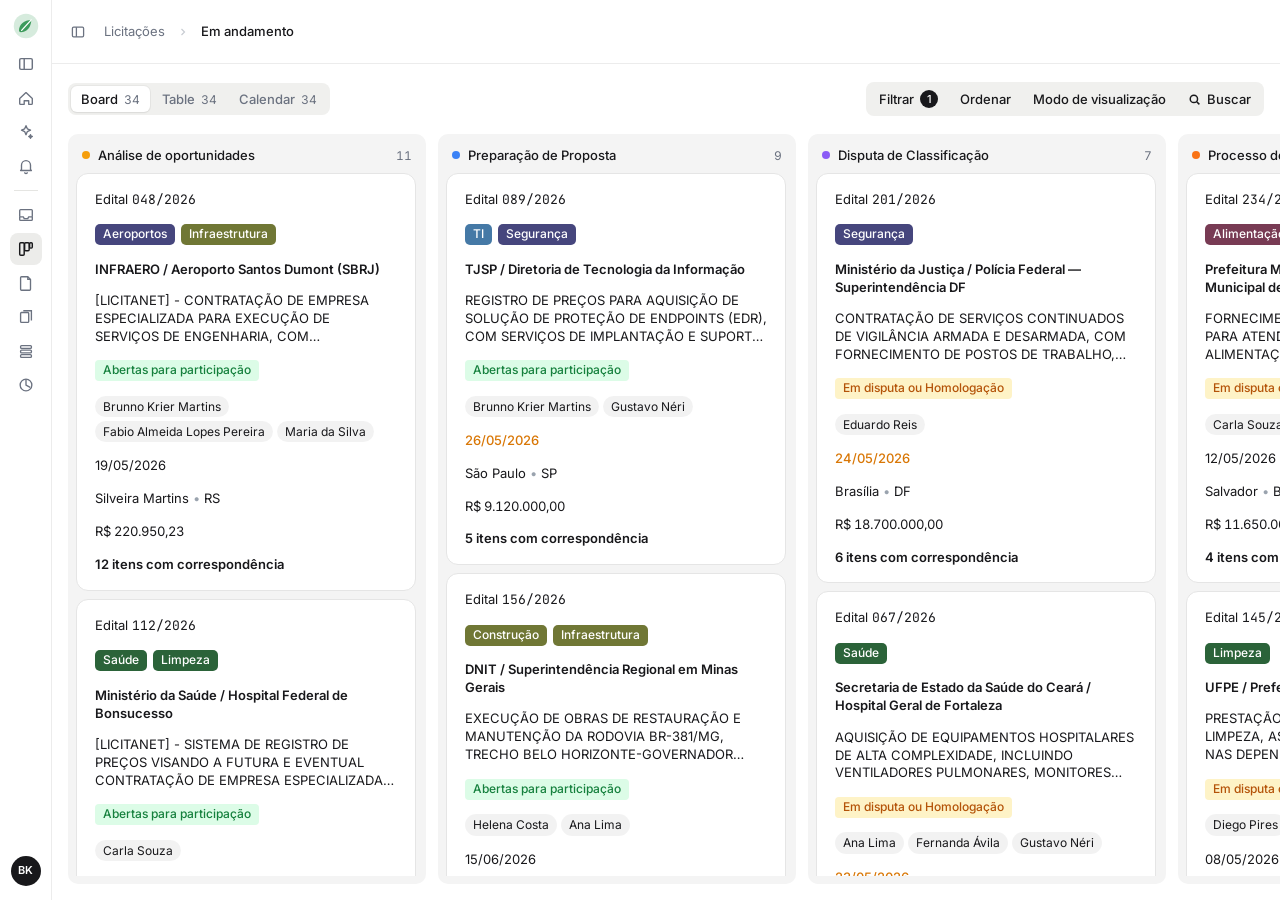
==== index.html @ 51507a5e "Initial prototype: kanban, table and calendar views - Board view: 5-stage pipeline kanban with drag-" ====
<!doctype html>
<html lang="pt-BR" data-preview="kanban-licitacoes">
<head>
  <meta charset="utf-8" />
  <meta name="viewport" content="width=device-width,initial-scale=1" />
  <title>Licitações — Em andamento</title>
  <link rel="preconnect" href="https://fonts.googleapis.com" />
  <link rel="preconnect" href="https://fonts.gstatic.com" crossorigin />
  <link
    href="https://fonts.googleapis.com/css2?family=Inter:wght@400;500;600;700&family=JetBrains+Mono:wght@500;600&display=swap"
    rel="stylesheet"
  />
  <link rel="stylesheet" href="styles.css" />
</head>
<body>
  <aside class="sidebar" aria-label="Sidebar">
    <div class="logo" aria-hidden="true">
      <svg viewBox="0 0 32 32" width="28" height="28">
        <circle cx="16" cy="16" r="14" fill="#D6EBDD"/>
        <path d="M22 9 C 14 9 8 14 8 21 C 8 22 9 23 10 23 C 17 23 22 17 22 9 Z" fill="#3D9B5C"/>
        <path d="M22 9 L 11 21" stroke="#FFFFFF" stroke-width="1.5" stroke-linecap="round" fill="none"/>
      </svg>
    </div>

    <nav class="sb-nav">
      <button class="sb-btn" title="Recolher sidebar">
        <svg viewBox="0 0 20 20" width="18" height="18" fill="none" stroke="currentColor" stroke-width="1.6"><rect x="3" y="4" width="14" height="12" rx="1.5"/><path d="M8 4v12"/></svg>
      </button>
      <button class="sb-btn" title="Início">
        <svg viewBox="0 0 20 20" width="18" height="18" fill="none" stroke="currentColor" stroke-width="1.5"><path d="M3 10.5 10 4l7 6.5V16a1 1 0 0 1-1 1h-3v-4H8v4H4a1 1 0 0 1-1-1z" stroke-linejoin="round"/></svg>
      </button>
      <button class="sb-btn" title="Assistente">
        <svg viewBox="0 0 20 20" width="18" height="18" fill="none" stroke="currentColor" stroke-width="1.5"><path d="M10 3l1.5 3.5L15 8l-3.5 1.5L10 13l-1.5-3.5L5 8l3.5-1.5z" stroke-linejoin="round"/><path d="M15 13l.7 1.6L17 15l-1.3.7L15 17l-.7-1.3L13 15l1.3-.7z" stroke-linejoin="round"/></svg>
      </button>
      <button class="sb-btn" title="Notificações">
        <svg viewBox="0 0 20 20" width="18" height="18" fill="none" stroke="currentColor" stroke-width="1.5"><path d="M5 14V9a5 5 0 0 1 10 0v5l1 1H4z" stroke-linejoin="round"/><path d="M8.5 17a1.5 1.5 0 0 0 3 0"/></svg>
      </button>

      <div class="sb-divider"></div>

      <button class="sb-btn" title="Caixa de entrada">
        <svg viewBox="0 0 20 20" width="18" height="18" fill="none" stroke="currentColor" stroke-width="1.5"><path d="M3 12V5a1 1 0 0 1 1-1h12a1 1 0 0 1 1 1v7"/><path d="M3 12h4l1 2h4l1-2h4v3a1 1 0 0 1-1 1H4a1 1 0 0 1-1-1z" stroke-linejoin="round"/></svg>
      </button>
      <button class="sb-btn sb-active" title="Licitações" aria-current="page">
        <svg viewBox="0 0 20 20" width="18" height="18" fill="none" stroke="currentColor" stroke-width="1.6"><rect x="3" y="3" width="5" height="14" rx="1.2"/><rect x="8.5" y="3" width="5" height="9" rx="1.2"/><rect x="14" y="3" width="3" height="6" rx="1.2"/></svg>
      </button>
      <button class="sb-btn" title="Editais">
        <svg viewBox="0 0 20 20" width="18" height="18" fill="none" stroke="currentColor" stroke-width="1.5"><path d="M5 3h7l3 3v11a1 1 0 0 1-1 1H5a1 1 0 0 1-1-1V4a1 1 0 0 1 1-1z" stroke-linejoin="round"/><path d="M12 3v3h3"/></svg>
      </button>
      <button class="sb-btn" title="Documentos">
        <svg viewBox="0 0 20 20" width="18" height="18" fill="none" stroke="currentColor" stroke-width="1.5"><rect x="4" y="5" width="9" height="11" rx="1"/><path d="M7 3h9v11"/></svg>
      </button>
      <button class="sb-btn" title="Itens">
        <svg viewBox="0 0 20 20" width="18" height="18" fill="none" stroke="currentColor" stroke-width="1.5"><rect x="4" y="4" width="12" height="3" rx="1"/><rect x="4" y="9" width="12" height="3" rx="1"/><rect x="4" y="14" width="12" height="3" rx="1"/></svg>
      </button>
      <button class="sb-btn" title="Análises">
        <svg viewBox="0 0 20 20" width="18" height="18" fill="none" stroke="currentColor" stroke-width="1.5"><circle cx="10" cy="10" r="6.5"/><path d="M10 3.5V10l4.6 2.6"/></svg>
      </button>
    </nav>

    <div class="sb-bottom">
      <div class="avatar" title="Brunno Krier">BK</div>
    </div>
  </aside>

  <header class="topbar">
    <div class="topbar-left">
      <button class="ghost-icon" title="Recolher sidebar">
        <svg viewBox="0 0 20 20" width="16" height="16" fill="none" stroke="currentColor" stroke-width="1.6"><rect x="3" y="4" width="14" height="12" rx="1.5"/><path d="M8 4v12"/></svg>
      </button>
      <div class="crumbs">
        <span class="crumb">Licitações</span>
        <span class="crumb-sep">
          <svg viewBox="0 0 16 16" width="12" height="12" fill="none" stroke="currentColor" stroke-width="1.6"><path d="M6 4l4 4-4 4"/></svg>
        </span>
        <span class="crumb crumb-current">Em andamento</span>
      </div>
    </div>
  </header>

  <section class="view-bar">
    <div class="view-tabs" role="tablist">
      <button class="view-tab active" role="tab" data-view="board" aria-selected="true">
        Board <span class="view-count" id="count-board">0</span>
      </button>
      <button class="view-tab" role="tab" data-view="table">
        Table <span class="view-count">0</span>
      </button>
      <button class="view-tab" role="tab" data-view="calendar">
        Calendar <span class="view-count">0</span>
      </button>
    </div>

    <div class="topbar-actions">
      <button class="action-btn-header">
        Filtrar
        <span class="badge">1</span>
      </button>
      <button class="action-btn-header">Ordenar</button>
      <button class="action-btn-header">Modo de visualização</button>
      <button class="action-btn-header">
        <svg viewBox="0 0 16 16" width="13" height="13" fill="none" stroke="currentColor" stroke-width="1.8"><circle cx="7.25" cy="7.25" r="4.5"/><path d="M10.75 10.75L14 14"/></svg>
        Buscar
      </button>
    </div>
  </section>

  <main class="board" id="board" aria-label="Board kanban"></main>
  <main class="calendar-view" id="calendar" hidden aria-label="Calendar"></main>
  <main class="table-view" id="tableView" hidden aria-label="Table"></main>

  <!-- Detail panel: abre ao clicar num card, renderiza o card-fonte via iframe -->
  <div class="detail-overlay" id="detailOverlay" hidden></div>
  <aside class="detail-panel" id="detailPanel" hidden aria-label="Detalhe da licitação">
    <header class="detail-header">
      <div class="detail-crumb" id="detailCrumb">Licitação</div>
      <button class="detail-close" id="detailClose" aria-label="Fechar">
        <svg viewBox="0 0 20 20" width="16" height="16" fill="none" stroke="currentColor" stroke-width="1.8" stroke-linecap="round"><path d="M5 5l10 10M15 5L5 15"/></svg>
      </button>
    </header>
    <iframe class="detail-iframe" id="detailIframe" title="Detalhe do card"></iframe>
  </aside>

  <script src="data.js?v=2"></script>
  <script src="app.js?v=2"></script>
</body>
</html>
---- styles.css ----
:root {
  --sidebar-w: 52px;
  --header-h: 64px;       /* Header 1: toggle + breadcrumb */
  --header-gap: 16px;     /* espaço entre Header 1 e Header 2 */
  --viewbar-h: 38px;      /* Header 2: tabs + ações */
  --board-pad: 16px;
  --col-gap: 12px;
  --col-w: 358px;
  --lane-pad: 8px;

  --bg-app: #FFFFFF;
  --bg-lane: #F4F4F4;
  --bg-card: #FFFFFF;
  --border-card: #E5E5E5;
  --border-soft: #ECECEC;
  --text: #18181B;        /* zinc-900 */
  --text-mute: #6B7280;
  --hover-bg: #F4F4F2;

  --teal-accent: #3A9B9E;
}

* { box-sizing: border-box; }
[hidden] { display: none !important; }
html, body {
  margin: 0;
  height: 100%;
  background: var(--bg-app);
  color: var(--text);
  font-family: 'Inter', system-ui, -apple-system, "Segoe UI", Roboto, sans-serif;
  font-size: 13px;
  line-height: 1.45;
  -webkit-font-smoothing: antialiased;
}
button { font-family: inherit; cursor: pointer; }

/* ---------- Sidebar ---------- */
.sidebar {
  position: fixed; inset: 0 auto 0 0;
  width: var(--sidebar-w);
  background: #FFFFFF;
  border-right: 1px solid var(--border-soft);
  display: flex; flex-direction: column; align-items: center;
  padding: 10px 0 10px;
  z-index: 3;
}
.logo {
  width: 32px; height: 32px;
  display: grid; place-items: center;
  margin-bottom: 6px;
}
.sb-nav { display: flex; flex-direction: column; align-items: center; gap: 2px; flex: 1; width: 100%; }
.sb-btn {
  width: 32px; height: 32px;
  border-radius: 8px;
  border: 0; background: transparent;
  color: #6B7280;
  display: grid; place-items: center;
}
.sb-btn:hover { background: #F2F2F0; color: var(--text); }
.sb-btn.sb-active { background: #ECECEA; color: var(--text); }
.sb-divider { width: 24px; height: 1px; background: #E5E5E2; margin: 6px 0; }
.sb-bottom { display: flex; flex-direction: column; align-items: center; gap: 8px; padding-bottom: 4px; }
.avatar {
  width: 30px; height: 30px;
  border-radius: 999px;
  background: #18181B; color: #fff;
  font-size: 11px; font-weight: 600;
  display: grid; place-items: center;
}

/* ---------- Header 1 (topbar 64px: toggle + breadcrumb) ---------- */
.topbar {
  position: fixed; top: 0; right: 0; left: var(--sidebar-w);
  height: var(--header-h);
  background: #FFFFFF;
  border-bottom: 1px solid var(--border-soft);
  display: flex;
  align-items: center;
  justify-content: space-between;
  padding: 0 16px 0 12px;
  z-index: 2;
}
.topbar-left {
  display: flex;
  align-items: center;
  gap: 6px;
  min-width: 0;
}

/* ---------- Header 2 (view-bar: tabs à esquerda, ações à direita) ---------- */
.view-bar {
  position: fixed;
  top: calc(var(--header-h) + var(--header-gap));
  left: var(--sidebar-w);
  right: 0;
  height: var(--viewbar-h);
  background: #FFFFFF;
  display: flex;
  align-items: center;
  justify-content: space-between;
  padding: 0 16px;
  z-index: 2;
}
.ghost-icon {
  width: 28px; height: 28px;
  border: 0; background: transparent;
  border-radius: 6px;
  color: var(--text-mute);
  display: grid; place-items: center;
  flex-shrink: 0;
}
.ghost-icon:hover { background: var(--hover-bg); color: var(--text); }
.crumbs { display: flex; align-items: center; gap: 6px; font-size: 13px; color: var(--text-mute); }
.crumb { padding: 3px 6px; border-radius: 5px; }
.crumb:hover { background: var(--hover-bg); cursor: pointer; }
.crumb-current { color: var(--text); font-weight: 500; }
.crumb-sep { color: #C8CCD2; display: inline-grid; place-items: center; }
.view-tabs {
  display: inline-flex;
  background: #F0F0EE;
  border-radius: 8px;
  padding: 3px;
  gap: 2px;
}
.view-tab {
  display: inline-flex; align-items: center; gap: 6px;
  border: 0; background: transparent;
  color: var(--text-mute);
  font-size: 13px; font-weight: 500;
  padding: 5px 10px;
  border-radius: 6px;
}
.view-tab:hover { color: var(--text); }
.view-tab.active {
  background: #FFFFFF; color: var(--text);
  box-shadow: 0 1px 2px rgba(0,0,0,0.06), 0 0 0 1px rgba(0,0,0,0.04);
}
.view-count { font-size: 12px; color: var(--text-mute); font-variant-numeric: tabular-nums; font-weight: 400; }

/* Container das ações, igual ao pill dos view-tabs */
.topbar-actions {
  display: inline-flex; align-items: center;
  gap: 2px;
  background: #F0F0EE;
  border-radius: 8px;
  padding: 3px;
}
.action-btn-header {
  display: inline-flex; align-items: center; gap: 6px;
  border: 0; background: transparent;
  font-size: 13px; color: var(--text);
  padding: 5px 10px;
  border-radius: 6px; font-weight: 500;
}
.action-btn-header:hover {
  background: #FFFFFF;
  box-shadow: 0 1px 2px rgba(0,0,0,0.06), 0 0 0 1px rgba(0,0,0,0.04);
}
.action-btn-header .badge {
  background: #18181B; color: #fff;
  font-size: 11px; font-weight: 500;
  min-width: 18px; height: 18px;
  border-radius: 999px; padding: 0 6px;
  display: inline-grid; place-items: center; line-height: 1;
}

/* ---------- Board ---------- */
.board {
  position: fixed;
  top: calc(var(--header-h) + var(--header-gap) + var(--viewbar-h));
  right: 0; bottom: 0; left: var(--sidebar-w);
  padding: var(--board-pad);
  display: flex; gap: var(--col-gap);
  overflow-x: auto; overflow-y: hidden;
  background: var(--bg-app);
}

/* ---------- Lane ---------- */
.lane {
  width: var(--col-w);
  flex: 0 0 var(--col-w);
  background: var(--bg-lane);
  border-radius: 10px;
  padding: var(--lane-pad);
  display: flex; flex-direction: column;
  height: 100%;
}
.lane-header {
  display: flex; align-items: center; justify-content: space-between;
  padding: 4px 6px 8px;
}
.lane-title {
  display: flex; align-items: center; gap: 8px;
  font-weight: 500; font-size: 13px; color: var(--text);
}
.lane-dot { width: 8px; height: 8px; border-radius: 999px; }
.lane-count { font-size: 12px; color: var(--text-mute); font-variant-numeric: tabular-nums; }
.lane-body { display: flex; flex-direction: column; gap: 8px; overflow-y: auto; padding: 0 2px 2px 0; scrollbar-width: thin; }
.lane-body::-webkit-scrollbar { width: 6px; }
.lane-body::-webkit-scrollbar-thumb { background: #D9DCE1; border-radius: 4px; }
.lane.drop-target { outline: 2px dashed #C5CCD8; outline-offset: -2px; }

/* ---------- Card — espelha licitacoes-em-andamento-card/prototype.html ---------- */
.card-root {
  position: relative;
  background: var(--bg-card);
  border: 1px solid var(--border-card);
  border-radius: 12px;
  cursor: grab;
  transition: border-color 150ms ease, transform 150ms ease-out;
  transform-origin: 50% 50%;
}
.card-root:hover { transform: scale(1.005); }
.card-root:active { cursor: grabbing; }
.card-root.dragging { opacity: .4; }
.card-root.selected {
  border-color: var(--teal-accent);
  /* inset ring: nunca é clipado pelo overflow da lane-body */
  box-shadow: inset 0 0 0 1px var(--teal-accent);
}

.card-body {
  padding: 10px;
  display: flex; flex-direction: column; gap: 2px;
}

/* Floating actions */
.floating-actions {
  position: absolute;
  top: 6px; right: 6px;
  display: flex; align-items: center; gap: 2px;
  background: white;
  border: 1px solid rgba(15,15,15,.08);
  border-radius: 8px;
  padding: 2px;
  box-shadow: 0 1px 2px rgba(15,15,15,.04), 0 2px 6px rgba(15,15,15,.06);
  opacity: 0;
  transform: translateY(-2px);
  transition: opacity 120ms ease, transform 120ms ease;
  z-index: 10;
}
.card-root:hover .floating-actions { opacity: 1; transform: translateY(0); }
.action-btn {
  padding: 4px; border: 0; background: transparent;
  border-radius: 5px;
  color: rgba(15,15,15,.6);
  display: inline-flex; align-items: center; justify-content: center;
  transition: background-color 120ms ease, color 120ms ease;
}
.action-btn:hover { background: rgba(15,15,15,.05); color: #1f1f1f; }

/* Property rows */
.prop, .prop-static {
  padding: 6px 8px;     /* px-2 py-1.5 */
  border-radius: 6px;
  position: relative;
  font-size: 13px;
  color: var(--text);
}
.prop { cursor: pointer; transition: background-color 120ms ease; }
.prop:hover { background-color: rgba(15,15,15,.035); }
.prop-static { cursor: default; }

/* Tooltips são renderizados via JS em document.body com position:fixed
   pra escapar do overflow:auto da lane-body. Auto-flip pra baixo se não
   houver espaço acima. */
.kb-tooltip {
  position: fixed;
  background: #1f1f1f; color: white;
  font-size: 11px; font-weight: 500;
  padding: 4px 8px;
  border-radius: 4px;
  white-space: nowrap;
  z-index: 1000;
  pointer-events: none;
  opacity: 0;
  transform: translateY(2px);
  transition: opacity 120ms ease, transform 120ms ease;
}
.kb-tooltip.visible { opacity: 1; transform: translateY(0); }

/* 1. Título */
.prop-titulo { font-weight: 600; }
.titulo-wrap { display: flex; align-items: flex-start; }
.titulo-text {
  display: -webkit-box;
  -webkit-line-clamp: 2;
  -webkit-box-orient: vertical;
  overflow: hidden;
  line-height: 1.4;
  min-width: 0;
}

/* Checkbox animado (aparece no hover do título) */
.card-select-checkbox {
  display: inline-flex; align-items: center; justify-content: center;
  width: 0; height: 16px;
  border: 1.5px solid transparent;
  border-radius: 3px;
  background: transparent;
  padding: 0;
  flex-shrink: 0;
  overflow: hidden;
  opacity: 0;
  margin-right: 0;
  margin-top: 1px;
  transition:
    width 180ms cubic-bezier(.2, .9, .3, 1),
    margin-right 180ms cubic-bezier(.2, .9, .3, 1),
    opacity 140ms ease,
    background-color 120ms ease,
    border-color 120ms ease;
}
.prop-titulo:hover .card-select-checkbox:not(.checked) {
  width: 16px; margin-right: 6px; opacity: 1;
  background: white; border-color: rgba(15,15,15,.25);
}
.card-select-checkbox:hover:not(.checked) { border-color: rgba(15,15,15,.45); }
.card-select-checkbox.checked {
  width: 16px; margin-right: 6px; opacity: 1;
  background: var(--teal-accent); border-color: var(--teal-accent);
}
.card-select-checkbox svg { width: 11px; height: 11px; color: white; opacity: 0; }
.card-select-checkbox.checked svg { opacity: 1; }

/* 2. Edital */
.prop-edital { font-size: 13px; color: var(--text); }
.mono { font-family: ui-monospace, "JetBrains Mono", SFMono-Regular, Menlo, monospace; }

/* 3. Segmentos */
.pills { display: flex; flex-wrap: wrap; align-items: center; gap: 6px; min-height: 22px; }
.tag-pill {
  display: inline-flex; align-items: center;
  padding: 2px 8px;
  border-radius: 5px;
  font-size: 12px; font-weight: 500;
  color: white;
  line-height: 1.4;
  white-space: nowrap;
}

/* 4. Órgão */
.prop-orgao { font-weight: 600; line-height: 1.4; }

/* 5. Objeto */
.prop-objeto { line-height: 1.375; }
.objeto-clamp {
  display: -webkit-box;
  -webkit-line-clamp: 3;
  -webkit-box-orient: vertical;
  overflow: hidden;
}

/* 6. Status */
.status-wrap { display: flex; align-items: center; min-height: 22px; }
.status-pill {
  display: inline-flex; align-items: center;
  padding: 2px 8px;
  border-radius: 4px;
  font-size: 12px; font-weight: 500;
  line-height: 1.4;
  white-space: nowrap;
}

/* 7. Responsáveis */
.people-list { display: flex; flex-wrap: wrap; align-items: center; gap: 4px; }
.person-chip {
  display: inline-flex; align-items: center; gap: 6px;
  padding: 2px 8px;
  border-radius: 999px;
  background: rgba(15,15,15,.05);
  font-size: 12px;
  color: var(--text);
}

/* 8. Data — regra: today=text-red-700, 1-7d remaining=text-warning, else=neutro */
.prop-date { font-size: 13px; }
.date-today   { color: #B91C1C; font-weight: 500; }
.date-urgent  { color: #D97706; font-weight: 500; }
.date-normal  { color: var(--text); }

/* 9. Local */
.prop-local { font-size: 13px; }
.local-sep { color: #9AA3AE; }

/* 10. Valor */
.prop-valor { font-size: 13px; font-variant-numeric: tabular-nums; }

/* 11. Itens com correspondência */
.prop-itens { font-weight: 600; }

.empty-hint { color: rgba(15,15,15,.4); }

/* ---------- Calendar view (estilo Notion) ---------- */
.calendar-view, .table-view {
  position: fixed;
  top: calc(var(--header-h) + var(--header-gap) + var(--viewbar-h));
  right: 0; bottom: 0; left: var(--sidebar-w);
  padding: var(--board-pad);
  background: var(--bg-app);
  overflow: hidden;
  display: flex;
  flex-direction: column;
}
.empty-state {
  color: var(--text-mute);
  font-size: 14px;
}

/* ---------- Table view (estilo Notion) ---------- */
.table-wrap {
  flex: 1;
  overflow: auto;
  background: white;
  border: 1px solid var(--border-soft);
  border-radius: 8px;
}
.lic-table {
  border-collapse: collapse;
  table-layout: fixed;
  font-size: 13px;
  width: max-content;
  min-width: 100%;
}
.lic-table th, .lic-table td {
  padding: 8px 12px;
  text-align: left;
  border-bottom: 1px solid var(--border-soft);
  border-right: 1px solid var(--border-soft);
  vertical-align: middle;
  overflow: hidden;
}
.lic-table th:last-child, .lic-table td:last-child { border-right: 0; }
.lic-table tbody tr:last-child td { border-bottom: 0; }

.lic-table thead th {
  font-size: 11px;
  font-weight: 500;
  color: var(--text-mute);
  text-transform: uppercase;
  letter-spacing: 0.04em;
  background: #FAFAFA;
  position: sticky;
  top: 0;
  z-index: 1;
  white-space: nowrap;
}

.lic-table tbody tr {
  cursor: pointer;
  transition: background-color 100ms ease;
}
.lic-table tbody tr:hover { background: var(--hover-bg); }

/* Column widths */
.lic-table .col-match        { width: 320px; }
.lic-table .col-etapa        { width: 200px; }
.lic-table .col-codigo       { width: 110px; }
.lic-table .col-segmentos    { width: 220px; }
.lic-table .col-orgao        { width: 260px; }
.lic-table .col-objeto       { width: 320px; }
.lic-table .col-status       { width: 200px; }
.lic-table .col-responsaveis { width: 260px; }
.lic-table .col-data         { width: 120px; }
.lic-table .col-local        { width: 170px; }
.lic-table .col-valor        { width: 140px; }
.lic-table .col-itens        { width: 140px; }

/* Cell-specific styles (reaproveitam tokens do card) */
.lic-table .cell-match  { font-weight: 600; color: var(--text); }
.lic-table .cell-orgao  { font-weight: 600; }
.lic-table .cell-match, .lic-table .cell-orgao, .lic-table .cell-objeto, .lic-table .cell-local {
  white-space: nowrap;
  text-overflow: ellipsis;
  overflow: hidden;
}
.lic-table .cell-valor  { font-variant-numeric: tabular-nums; text-align: right; }
.lic-table .col-valor   { text-align: right; }
.lic-table .cell-itens  { font-weight: 600; }

.lic-table .cell-segmentos .pills,
.lic-table .cell-responsaveis .people-list {
  flex-direction: row;
  flex-wrap: wrap;
}
.lic-table .cell-responsaveis .people-list { gap: 4px; }

/* Etapa pill — combina dot + label do estágio */
.etapa-pill {
  display: inline-flex;
  align-items: center;
  gap: 6px;
  font-size: 12px;
  color: var(--text);
  padding: 2px 8px;
  border-radius: 999px;
  background: rgba(15,15,15,.04);
  white-space: nowrap;
  max-width: 100%;
  overflow: hidden;
  text-overflow: ellipsis;
}
.etapa-pill .lane-dot { width: 8px; height: 8px; flex-shrink: 0; }

.cal-toolbar {
  display: flex;
  align-items: center;
  gap: 6px;
  margin-bottom: 12px;
  flex-shrink: 0;
}
.cal-title {
  font-size: 16px;
  font-weight: 600;
  margin: 0 8px 0 0;
}
.cal-nav-btn, .cal-today-btn {
  border: 1px solid var(--border-soft);
  background: white;
  border-radius: 6px;
  color: var(--text);
  font-size: 13px;
  font-weight: 500;
  font-family: inherit;
  cursor: pointer;
}
.cal-nav-btn {
  width: 28px; height: 28px;
  display: grid; place-items: center;
  padding: 0;
}
.cal-nav-btn:hover, .cal-today-btn:hover { background: var(--hover-bg); }
.cal-today-btn {
  padding: 4px 12px;
  height: 28px;
}

.cal-grid {
  flex: 1;
  display: grid;
  grid-template-rows: auto repeat(6, minmax(0, 1fr));
  background: #FFFFFF;
  border: 1px solid var(--border-soft);
  border-radius: 8px;
  overflow: hidden;
}
.cal-row-head {
  display: grid;
  grid-template-columns: repeat(7, 1fr);
  border-bottom: 1px solid var(--border-soft);
  background: #FAFAFA;
}
.cal-head-cell {
  padding: 8px 10px;
  font-size: 11px;
  text-transform: uppercase;
  letter-spacing: 0.04em;
  color: var(--text-mute);
  font-weight: 500;
  border-right: 1px solid var(--border-soft);
}
.cal-head-cell:last-child { border-right: 0; }

.cal-row {
  display: grid;
  grid-template-columns: repeat(7, 1fr);
  min-height: 0;
}
.cal-cell {
  border-top: 1px solid var(--border-soft);
  border-right: 1px solid var(--border-soft);
  padding: 4px 4px 4px 4px;
  display: flex;
  flex-direction: column;
  gap: 2px;
  min-width: 0;
  min-height: 0;
  overflow: hidden;
}
.cal-row:first-child .cal-cell { border-top: 0; }
.cal-cell:last-child { border-right: 0; }
.cal-cell.muted .cal-date { color: rgba(15,15,15,.3); }
.cal-cell.today .cal-date {
  background: var(--teal-accent);
  color: white;
}
.cal-date {
  font-size: 12px;
  font-weight: 500;
  color: var(--text);
  padding: 2px 6px;
  border-radius: 999px;
  width: fit-content;
  margin-bottom: 2px;
  line-height: 1.2;
}

.cal-events {
  display: flex;
  flex-direction: column;
  gap: 2px;
  overflow-y: auto;
  flex: 1;
  min-height: 0;
  scrollbar-width: thin;
}
.cal-events::-webkit-scrollbar { width: 4px; }
.cal-events::-webkit-scrollbar-thumb { background: #D9DCE1; border-radius: 4px; }

.cal-event {
  display: flex;
  align-items: center;
  gap: 6px;
  background: white;
  border: 1px solid var(--border-soft);
  border-radius: 5px;
  padding: 2px 6px;
  font-size: 11px;
  line-height: 1.3;
  cursor: pointer;
  white-space: nowrap;
  overflow: hidden;
  min-width: 0;
  transition: background-color 120ms ease, border-color 120ms ease;
}
.cal-event:hover { background: var(--hover-bg); border-color: #D9DCE1; }
.cal-event-dot {
  width: 6px; height: 6px;
  border-radius: 999px;
  flex-shrink: 0;
}
.cal-event-title {
  flex: 1;
  overflow: hidden;
  text-overflow: ellipsis;
  white-space: nowrap;
  color: var(--text);
}

.cal-more {
  border: 0;
  background: transparent;
  color: var(--text-mute);
  font-size: 11px;
  font-weight: 500;
  padding: 2px 6px;
  text-align: left;
  cursor: pointer;
  border-radius: 4px;
  width: fit-content;
}
.cal-more:hover { background: var(--hover-bg); color: var(--text); }

/* ---------- Day popover (lista completa dos eventos do dia) ---------- */
.day-popover {
  position: fixed;
  width: 320px;
  background: white;
  border: 1px solid var(--border-card);
  border-radius: 10px;
  box-shadow: 0 4px 16px rgba(15,15,15,.10), 0 1px 2px rgba(15,15,15,.05);
  z-index: 50;
  max-height: 60vh;
  display: flex;
  flex-direction: column;
  overflow: hidden;
}
.day-pop-header {
  display: flex;
  align-items: center;
  justify-content: space-between;
  padding: 10px 12px;
  font-size: 13px;
  font-weight: 600;
  border-bottom: 1px solid var(--border-soft);
}
.day-pop-close {
  width: 22px; height: 22px;
  border: 0; background: transparent;
  border-radius: 5px;
  color: var(--text-mute);
  display: grid; place-items: center;
}
.day-pop-close:hover { background: var(--hover-bg); color: var(--text); }
.day-pop-body {
  padding: 6px;
  display: flex;
  flex-direction: column;
  gap: 2px;
  overflow-y: auto;
}
.day-pop-body .cal-event {
  padding: 4px 8px;
  font-size: 12px;
}

/* ---------- Detail panel (iframe com card-fonte) ---------- */
.detail-overlay {
  position: fixed; inset: 0;
  background: rgba(15,15,15,.35);
  z-index: 40;
  opacity: 0;
  transition: opacity 180ms ease;
}
.detail-overlay:not([hidden]) { opacity: 1; }
.detail-overlay[hidden] { display: block; pointer-events: none; }

.detail-panel {
  position: fixed;
  top: 0; right: 0; bottom: 0;
  width: min(640px, 90vw);
  background: #FFFFFF;
  border-left: 1px solid var(--border-soft);
  box-shadow: -8px 0 24px rgba(15,15,15,.08);
  z-index: 41;
  display: flex;
  flex-direction: column;
  transform: translateX(100%);
  transition: transform 220ms cubic-bezier(.2,.9,.3,1);
}
.detail-panel:not([hidden]) { transform: translateX(0); }
.detail-panel[hidden] { display: flex; pointer-events: none; }

.detail-header {
  display: flex; align-items: center; justify-content: space-between;
  padding: 10px 14px;
  border-bottom: 1px solid var(--border-soft);
  flex-shrink: 0;
}
.detail-crumb {
  font-size: 12px;
  color: var(--text-mute);
  font-weight: 500;
}
.detail-close {
  width: 28px; height: 28px;
  border: 0; background: transparent;
  border-radius: 6px;
  color: var(--text-mute);
  display: grid; place-items: center;
}
.detail-close:hover { background: var(--hover-bg); color: var(--text); }

.detail-iframe {
  flex: 1;
  border: 0;
  width: 100%;
  background: #FFFFFF;
}
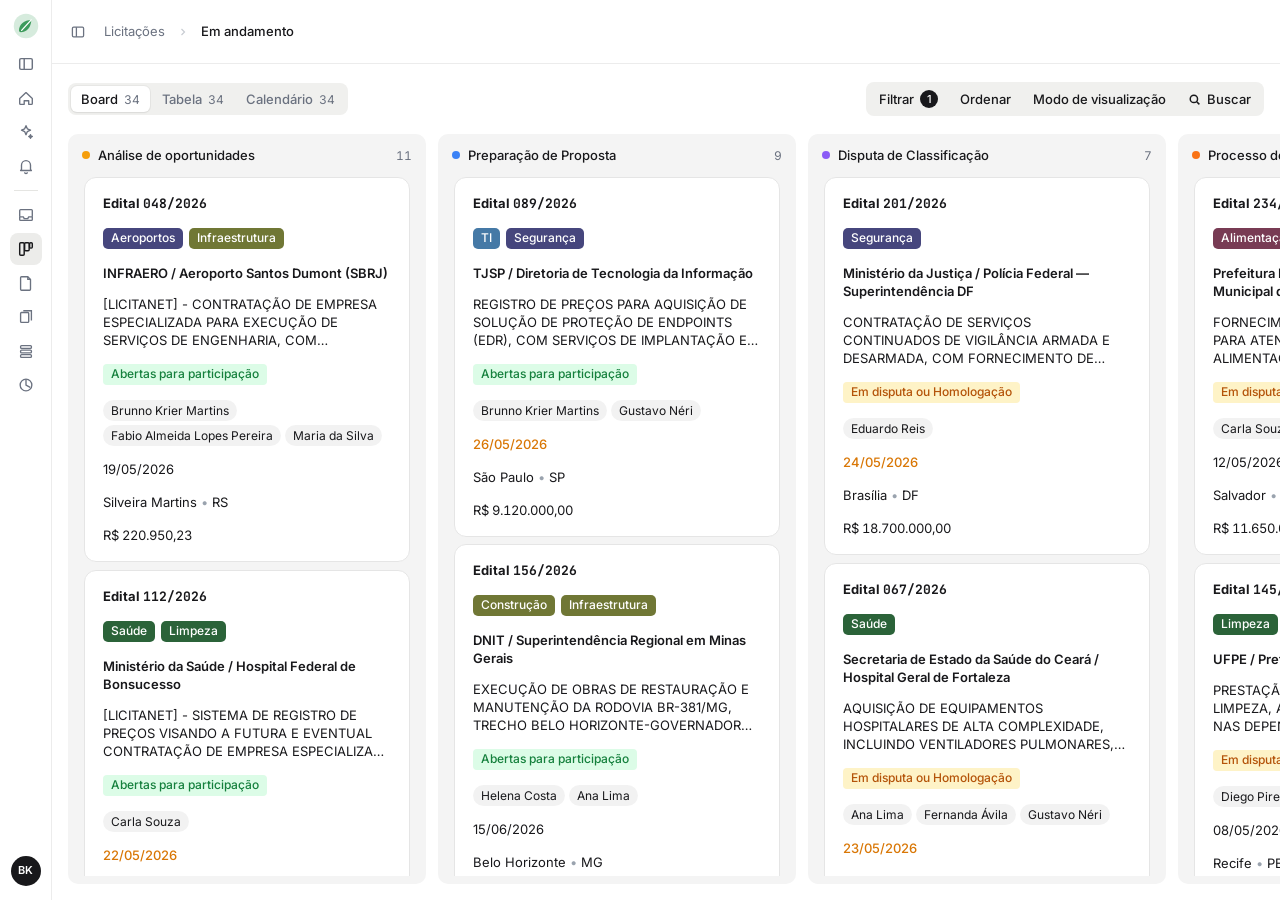
==== commit b8c94491: "Add inline editing in table view + UX polish - Table cells now support inline editing on click (stat" ====
--- a/index.html
+++ b/index.html
@@ -10,7 +10,7 @@
     href="https://fonts.googleapis.com/css2?family=Inter:wght@400;500;600;700&family=JetBrains+Mono:wght@500;600&display=swap"
     rel="stylesheet"
   />
-  <link rel="stylesheet" href="styles.css" />
+  <link rel="stylesheet" href="styles.css?v=28" />
 </head>
 <body>
   <aside class="sidebar" aria-label="Sidebar">
@@ -84,10 +84,10 @@
         Board <span class="view-count" id="count-board">0</span>
       </button>
       <button class="view-tab" role="tab" data-view="table">
-        Table <span class="view-count">0</span>
+        Tabela <span class="view-count">0</span>
       </button>
       <button class="view-tab" role="tab" data-view="calendar">
-        Calendar <span class="view-count">0</span>
+        Calendário <span class="view-count">0</span>
       </button>
     </div>
 
@@ -109,6 +109,25 @@
   <main class="calendar-view" id="calendar" hidden aria-label="Calendar"></main>
   <main class="table-view" id="tableView" hidden aria-label="Table"></main>
 
+  <!-- Modal de "Em construção" — mostrado ao clicar no card (fora de propriedades) -->
+  <div class="construction-modal" id="constructionModal" hidden role="dialog" aria-modal="true" aria-labelledby="constructionModalTitle">
+    <div class="construction-modal-overlay" data-close></div>
+    <div class="construction-modal-dialog">
+      <header class="construction-modal-header">
+        <span class="construction-modal-title" id="constructionModalTitle">Em construção</span>
+        <button class="construction-modal-close" data-close aria-label="Fechar">
+          <svg viewBox="0 0 20 20" width="14" height="14" fill="none" stroke="currentColor" stroke-width="1.8" stroke-linecap="round"><path d="M5 5l10 10M15 5L5 15"/></svg>
+        </button>
+      </header>
+      <div class="construction-modal-body">
+        <p>Esta tela ainda está em construção.</p>
+      </div>
+      <footer class="construction-modal-footer">
+        <button class="construction-modal-btn" data-close>Entendi</button>
+      </footer>
+    </div>
+  </div>
+
   <!-- Detail panel: abre ao clicar num card, renderiza o card-fonte via iframe -->
   <div class="detail-overlay" id="detailOverlay" hidden></div>
   <aside class="detail-panel" id="detailPanel" hidden aria-label="Detalhe da licitação">
@@ -121,7 +140,7 @@
     <iframe class="detail-iframe" id="detailIframe" title="Detalhe do card"></iframe>
   </aside>
 
-  <script src="data.js?v=2"></script>
-  <script src="app.js?v=2"></script>
+  <script src="data.js?v=12"></script>
+  <script src="app.js?v=24"></script>
 </body>
 </html>
--- a/styles.css
+++ b/styles.css
@@ -196,10 +196,15 @@
 }
 .lane-dot { width: 8px; height: 8px; border-radius: 999px; }
 .lane-count { font-size: 12px; color: var(--text-mute); font-variant-numeric: tabular-nums; }
-.lane-body { display: flex; flex-direction: column; gap: 8px; overflow-y: auto; padding: 0 2px 2px 0; scrollbar-width: thin; }
+/* Padding interno cria zona segura pra sombra do hover não ser clipada pelo overflow */
+.lane-body { display: flex; flex-direction: column; gap: 8px; overflow-y: auto; padding: 4px 8px 8px 8px; scrollbar-width: thin; }
 .lane-body::-webkit-scrollbar { width: 6px; }
 .lane-body::-webkit-scrollbar-thumb { background: #D9DCE1; border-radius: 4px; }
-.lane.drop-target { outline: 2px dashed #C5CCD8; outline-offset: -2px; }
+/* Lane recebendo drop: tinta suave em vez de outline tracejado quebrado */
+.lane.drop-target {
+  background: rgba(58, 155, 158, 0.08);
+  transition: background 120ms ease;
+}
 
 /* ---------- Card — espelha licitacoes-em-andamento-card/prototype.html ---------- */
 .card-root {
@@ -207,13 +212,37 @@
   background: var(--bg-card);
   border: 1px solid var(--border-card);
   border-radius: 12px;
-  cursor: grab;
-  transition: border-color 150ms ease, transform 150ms ease-out;
-  transform-origin: 50% 50%;
-}
-.card-root:hover { transform: scale(1.005); }
-.card-root:active { cursor: grabbing; }
-.card-root.dragging { opacity: .4; }
+  /* Sem cursor de drag — match com Notion: usuário descobre que pode arrastar
+     ao tentar. Só as rows editáveis (.prop) mostram pointer. */
+  transition: box-shadow 150ms ease, transform 150ms ease-out, border-color 150ms ease;
+  will-change: transform;
+}
+.card-root:hover {
+  transform: translateY(-1px);
+  box-shadow: 0 6px 16px rgba(15,15,15,0.08), 0 1px 3px rgba(15,15,15,0.06);
+  border-color: #D9DCE1;
+}
+.card-root.dragging {
+  opacity: 0.45;
+  transform: scale(0.985);
+  box-shadow: none;
+}
+
+/* Placeholder de drop: ocupa exatamente o espaço onde o card vai cair.
+   Cards vizinhos se deslocam naturalmente pelo flex gap, deixando claro que
+   o card vai assumir aquele espaço. */
+.drop-placeholder {
+  background: rgba(58, 155, 158, 0.08);
+  border: 2px dashed var(--teal-accent);
+  border-radius: 12px;
+  box-sizing: border-box;
+  pointer-events: none;
+  animation: drop-pulse 1.4s ease-in-out infinite;
+}
+@keyframes drop-pulse {
+  0%, 100% { background: rgba(58, 155, 158, 0.06); }
+  50%      { background: rgba(58, 155, 158, 0.14); }
+}
 .card-root.selected {
   border-color: var(--teal-accent);
   /* inset ring: nunca é clipado pelo overflow da lane-body */
@@ -260,7 +289,8 @@
 }
 .prop { cursor: pointer; transition: background-color 120ms ease; }
 .prop:hover { background-color: rgba(15,15,15,.035); }
-.prop-static { cursor: default; }
+/* prop-static: row read-only — sem cursor especial (herda do card-root). */
+.prop-static { cursor: inherit; }
 
 /* Tooltips são renderizados via JS em document.body com position:fixed
    pra escapar do overflow:auto da lane-body. Auto-flip pra baixo se não
@@ -279,6 +309,26 @@
   transition: opacity 120ms ease, transform 120ms ease;
 }
 .kb-tooltip.visible { opacity: 1; transform: translateY(0); }
+/* Variante com label + valor (quando o texto da row está truncado) */
+.kb-tooltip.kb-tooltip-with-value {
+  white-space: normal;
+  max-width: 320px;
+  padding: 6px 10px;
+}
+.kb-tooltip-label {
+  font-size: 10px;
+  font-weight: 500;
+  color: rgba(255,255,255,.6);
+  letter-spacing: 0.02em;
+  margin-bottom: 3px;
+}
+.kb-tooltip-value {
+  font-size: 12px;
+  font-weight: 400;
+  color: white;
+  word-break: break-word;
+  line-height: 1.4;
+}
 
 /* 1. Título */
 .prop-titulo { font-weight: 600; }
@@ -324,8 +374,8 @@
 .card-select-checkbox svg { width: 11px; height: 11px; color: white; opacity: 0; }
 .card-select-checkbox.checked svg { opacity: 1; }
 
-/* 2. Edital */
-.prop-edital { font-size: 13px; color: var(--text); }
+/* 2. Edital — texto em bold (identifica o card) */
+.prop-edital { font-size: 13px; font-weight: 700; color: var(--text); }
 .mono { font-family: ui-monospace, "JetBrains Mono", SFMono-Regular, Menlo, monospace; }
 
 /* 3. Segmentos */
@@ -340,8 +390,17 @@
   white-space: nowrap;
 }
 
-/* 4. Órgão */
+/* 4. Órgão (clamp 2 linhas ≈ 80 chars na largura 342px) */
 .prop-orgao { font-weight: 600; line-height: 1.4; }
+.orgao-text {
+  display: -webkit-box;
+  -webkit-line-clamp: 2;
+  -webkit-box-orient: vertical;
+  overflow: hidden;
+  line-height: 1.4;
+  min-width: 0;
+  word-break: break-word;
+}
 
 /* 5. Objeto */
 .prop-objeto { line-height: 1.375; }
@@ -356,6 +415,7 @@
 .status-wrap { display: flex; align-items: center; min-height: 22px; }
 .status-pill {
   display: inline-flex; align-items: center;
+  vertical-align: middle;
   padding: 2px 8px;
   border-radius: 4px;
   font-size: 12px; font-weight: 500;
@@ -387,10 +447,91 @@
 /* 10. Valor */
 .prop-valor { font-size: 13px; font-variant-numeric: tabular-nums; }
 
-/* 11. Itens com correspondência */
-.prop-itens { font-weight: 600; }
-
 .empty-hint { color: rgba(15,15,15,.4); }
+
+/* ---------- Modal "Em construção" — abre ao clicar no card (fora de propriedades) ---------- */
+.construction-modal {
+  position: fixed;
+  inset: 0;
+  z-index: 100;
+  display: flex;
+  align-items: center;
+  justify-content: center;
+}
+.construction-modal[hidden] { display: none; }
+.construction-modal-overlay {
+  position: absolute;
+  inset: 0;
+  background: rgba(15,15,15,.45);
+  animation: ctr-fade 140ms ease;
+}
+.construction-modal-dialog {
+  position: relative;
+  background: white;
+  border-radius: 14px;
+  width: 420px;
+  max-width: 92vw;
+  box-shadow: 0 16px 48px rgba(15,15,15,.18), 0 2px 8px rgba(15,15,15,.08);
+  animation: ctr-pop 180ms cubic-bezier(.2,.9,.3,1);
+  overflow: hidden;
+}
+.construction-modal-header {
+  display: flex;
+  align-items: center;
+  justify-content: space-between;
+  padding: 12px 12px 0 20px;
+}
+.construction-modal-title {
+  font-size: 14px;
+  font-weight: 600;
+  color: var(--text);
+}
+.construction-modal-close {
+  width: 26px; height: 26px;
+  border: 0; background: transparent;
+  border-radius: 6px;
+  color: var(--text-mute);
+  cursor: pointer;
+  display: grid; place-items: center;
+}
+.construction-modal-close:hover { background: var(--hover-bg); color: var(--text); }
+.construction-modal-body {
+  padding: 4px 20px 8px;
+  text-align: left;
+}
+.construction-modal-body p {
+  margin: 0;
+  font-size: 14px;
+  color: var(--text);
+  line-height: 1.5;
+}
+.construction-modal-footer {
+  padding: 12px 16px 16px;
+  display: flex;
+  justify-content: flex-end;
+}
+.construction-modal-btn {
+  background: var(--teal-accent);
+  color: white;
+  border: 0;
+  border-radius: 8px;
+  padding: 8px 16px;
+  font: inherit;
+  font-size: 13px;
+  font-weight: 500;
+  cursor: pointer;
+  transition: background-color 120ms ease;
+}
+.construction-modal-btn:hover { background: #2F8689; }
+
+@keyframes ctr-fade {
+  from { opacity: 0; }
+  to   { opacity: 1; }
+}
+@keyframes ctr-pop {
+  from { opacity: 0; transform: translateY(-8px) scale(.96); }
+  to   { opacity: 1; transform: translateY(0) scale(1); }
+}
 
 /* ---------- Calendar view (estilo Notion) ---------- */
 .calendar-view, .table-view {
@@ -429,17 +570,17 @@
   border-bottom: 1px solid var(--border-soft);
   border-right: 1px solid var(--border-soft);
   vertical-align: middle;
-  overflow: hidden;
+  /* sem overflow:hidden — textos longos quebram linha (white-space:normal abaixo)
+     e a row cresce naturalmente, espelhando o comportamento do Notion/Airtable. */
 }
 .lic-table th:last-child, .lic-table td:last-child { border-right: 0; }
 .lic-table tbody tr:last-child td { border-bottom: 0; }
 
 .lic-table thead th {
-  font-size: 11px;
+  font-size: 12px;
   font-weight: 500;
   color: var(--text-mute);
-  text-transform: uppercase;
-  letter-spacing: 0.04em;
+  letter-spacing: 0;
   background: #FAFAFA;
   position: sticky;
   top: 0;
@@ -448,10 +589,28 @@
 }
 
 .lic-table tbody tr {
+  cursor: default;
+  transition: background-color 100ms ease;
+}
+.lic-table tbody tr:hover { background: var(--hover-bg); }
+
+/* Edição inline na tabela — a célula INTEIRA é o alvo de clique (pedido do
+   Brunno 2026-05-29). .card-edit-target dentro continua sendo o anchor pra
+   popovers e pra input inline (valor/orgao/objeto), mas o hover/cursor vivem
+   no td. */
+.lic-table td[data-prop] {
   cursor: pointer;
   transition: background-color 100ms ease;
 }
-.lic-table tbody tr:hover { background: var(--hover-bg); }
+.lic-table td[data-prop]:hover { background-color: rgba(15,15,15,.045); }
+.lic-table td[data-prop].editing { background-color: #F5F5F5; }
+
+/* Suprime o bg-hover do .card-edit-target dentro da tabela — o td:hover acima
+   já cobre a célula inteira. Chips coloridos (.tag-pill/.status-pill/.person-chip)
+   mantêm o filter:brightness vindo da regra global. */
+.lic-table td[data-prop] .card-edit-target:not(.tag-pill):not(.status-pill):not(.person-chip):hover {
+  background-color: transparent;
+}
 
 /* Column widths */
 .lic-table .col-match        { width: 320px; }
@@ -465,19 +624,23 @@
 .lic-table .col-data         { width: 120px; }
 .lic-table .col-local        { width: 170px; }
 .lic-table .col-valor        { width: 140px; }
-.lic-table .col-itens        { width: 140px; }
 
 /* Cell-specific styles (reaproveitam tokens do card) */
 .lic-table .cell-match  { font-weight: 600; color: var(--text); }
 .lic-table .cell-orgao  { font-weight: 600; }
-.lic-table .cell-match, .lic-table .cell-orgao, .lic-table .cell-objeto, .lic-table .cell-local {
-  white-space: nowrap;
-  text-overflow: ellipsis;
-  overflow: hidden;
+/* Wrap em vez de truncar — pedido do Brunno 2026-05-29.
+   word-break:break-word evita texto super longo (URL, código) estourar a coluna. */
+.lic-table .cell-match,
+.lic-table .cell-orgao,
+.lic-table .cell-objeto,
+.lic-table .cell-local {
+  white-space: normal;
+  word-break: break-word;
+  overflow: visible;
+  text-overflow: clip;
 }
 .lic-table .cell-valor  { font-variant-numeric: tabular-nums; text-align: right; }
 .lic-table .col-valor   { text-align: right; }
-.lic-table .cell-itens  { font-weight: 600; }
 
 .lic-table .cell-segmentos .pills,
 .lic-table .cell-responsaveis .people-list {
@@ -624,7 +787,8 @@
   min-width: 0;
   transition: background-color 120ms ease, border-color 120ms ease;
 }
-.cal-event:hover { background: var(--hover-bg); border-color: #D9DCE1; }
+/* chip hover removido — click no chip não tem ação especial (apenas mouseenter
+   dispara o popover de preview), então sem feedback visual no chip em si */
 .cal-event-dot {
   width: 6px; height: 6px;
   border-radius: 999px;
@@ -652,6 +816,23 @@
 }
 .cal-more:hover { background: var(--hover-bg); color: var(--text); }
 
+/* ---------- Event hover preview (Google Agenda style: renderiza o card do board) ---------- */
+.event-hover-card {
+  position: fixed;
+  width: 358px;
+  z-index: 60;
+  cursor: pointer;
+  border-radius: 12px;
+  box-shadow: 0 8px 24px rgba(15,15,15,.12), 0 2px 6px rgba(15,15,15,.06);
+  animation: hover-pop 120ms cubic-bezier(.2,.9,.3,1);
+}
+/* Popover === board card: sem overrides, comportamento idêntico (hover, edição,
+   tooltips, click→modal). bindCardListeners é chamado no JS pra ligar listeners. */
+@keyframes hover-pop {
+  from { opacity: 0; transform: translateY(-3px); }
+  to   { opacity: 1; transform: translateY(0); }
+}
+
 /* ---------- Day popover (lista completa dos eventos do dia) ---------- */
 .day-popover {
   position: fixed;
@@ -748,3 +929,263 @@
   width: 100%;
   background: #FFFFFF;
 }
+
+/* =====================================================================
+   Inline edit (Notion-style) — portado de licitacoes-em-andamento-card/prototype.html
+   Click no .card-edit-target abre o popover; click fora ainda abre detail.
+   ===================================================================== */
+
+/* Override do hover do .prop pra ele NÃO destacar a row inteira — só o target */
+.prop:hover { background-color: transparent; }
+.prop.editing { background-color: #F5F5F5; }
+
+/* Target específico de edição — clique aqui = edita; click fora (área morta) = bubble pro card-root */
+.card-edit-target { cursor: pointer; }
+
+/* Bg hover só pra targets de texto (empty-hint, valor, data) — não pra chips coloridos */
+.card-edit-target:not(.tag-pill):not(.status-pill):not(.person-chip):hover {
+  background-color: rgba(15,15,15,.06);
+  border-radius: 4px;
+}
+
+/* Pills/chips coloridos: brightness filter em vez de bg overlay */
+.tag-pill.card-edit-target,
+.status-pill.card-edit-target,
+.person-chip.card-edit-target {
+  transition: filter 120ms ease;
+}
+.tag-pill.card-edit-target:hover,
+.status-pill.card-edit-target:hover,
+.person-chip.card-edit-target:hover {
+  filter: brightness(0.92);
+}
+
+/* Popover (anchored a um card-edit-target, position: fixed) */
+.popover {
+  position: fixed;
+  z-index: 60;
+  background: white;
+  border: 1px solid rgba(15,15,15,.08);
+  border-radius: 10px;
+  box-shadow:
+    0 1px 2px rgba(15,15,15,.04),
+    0 8px 24px rgba(15,15,15,.10);
+  padding: 6px;
+  min-width: 280px;
+  animation: pop 100ms cubic-bezier(.2,.9,.2,1);
+}
+@keyframes pop {
+  from { opacity: 0; transform: translateY(-4px) scale(.98); }
+  to   { opacity: 1; transform: translateY(0) scale(1); }
+}
+
+.pop-search {
+  width: 100%;
+  border: none;
+  outline: none;
+  padding: 6px 8px;
+  font-size: 13px;
+  border-radius: 6px;
+  background: rgba(15,15,15,.04);
+  font-family: inherit;
+  color: var(--text);
+  box-sizing: border-box;
+}
+.pop-search::placeholder { color: rgba(15,15,15,.4); }
+
+.pop-item {
+  display: flex;
+  align-items: center;
+  gap: 8px;
+  padding: 6px 8px;
+  border-radius: 6px;
+  cursor: pointer;
+  font-size: 13px;
+  color: #1f1f1f;
+  user-select: none;
+}
+.pop-item:hover { background: rgba(15,15,15,.05); }
+.pop-item .check {
+  margin-left: auto;
+  opacity: 0;
+  color: #1f1f1f;
+  width: 14px; height: 14px;
+  flex-shrink: 0;
+}
+.pop-item.selected .check { opacity: 1; }
+.pop-item .pop-item-label { flex: 1; }
+.pop-item .pop-item-icon {
+  width: 14px; height: 14px;
+  color: rgba(15,15,15,.5);
+  flex-shrink: 0;
+}
+
+.pop-section {
+  font-size: 11px;
+  text-transform: uppercase;
+  letter-spacing: .04em;
+  color: rgba(15,15,15,.45);
+  padding: 8px 8px 4px;
+  font-weight: 500;
+}
+
+.pop-scroll {
+  max-height: 280px;
+  overflow-y: auto;
+  margin-top: 4px;
+}
+.pop-scroll::-webkit-scrollbar { width: 8px; }
+.pop-scroll::-webkit-scrollbar-thumb { background: rgba(15,15,15,.15); border-radius: 4px; }
+
+.pop-empty {
+  padding: 10px 8px;
+  font-size: 12px;
+  color: rgba(15,15,15,.45);
+  text-align: center;
+}
+
+.pop-divider {
+  border-top: 1px solid rgba(15,15,15,.06);
+  margin: 4px 0;
+}
+
+/* Editor inline (valor) — input que substitui o conteúdo do .card-edit-target */
+.inline-input {
+  background: transparent;
+  border: none;
+  outline: none;
+  width: 100%;
+  font: inherit;
+  color: inherit;
+  padding: 0;
+  margin: 0;
+  resize: none;
+  box-sizing: border-box;
+}
+
+.inline-value-wrap {
+  display: inline-flex;
+  align-items: baseline;
+  gap: 4px;
+  font-size: 13px;
+  width: 100%;
+}
+.inline-value-wrap .inline-prefix { color: rgba(15,15,15,.5); }
+.inline-value-wrap .inline-input { min-width: 60px; }
+
+/* Editor de objeto: textarea multi-linha, desativa o clamp do objeto-clamp em modo editing */
+.inline-textarea {
+  width: 100%;
+  min-height: 72px;
+  resize: vertical;
+  line-height: 1.4;
+}
+.property-row.editing .objeto-clamp {
+  display: block;
+  -webkit-line-clamp: unset;
+  overflow: visible;
+}
+
+/* Editor de Cidade e Estado: popover com dois selects dependentes */
+.cidade-edit-pop { padding: 4px; }
+.cidade-edit-field {
+  display: flex;
+  align-items: center;
+  gap: 10px;
+  padding: 6px 8px;
+}
+.cidade-edit-label {
+  font-size: 12px;
+  color: var(--text-mute);
+  font-weight: 500;
+  min-width: 50px;
+}
+.cidade-edit-select {
+  flex: 1;
+  font: inherit;
+  font-size: 13px;
+  padding: 5px 8px;
+  border: 1px solid var(--border-soft);
+  border-radius: 6px;
+  background: white;
+  outline: none;
+  cursor: pointer;
+  color: var(--text);
+}
+.cidade-edit-select:focus { border-color: #B7C4DA; }
+
+/* Mini-calendar dentro do popover (date picker) */
+.mini-cal {
+  min-width: 240px;
+  padding: 4px;
+}
+.mini-cal-header {
+  display: flex;
+  align-items: center;
+  justify-content: space-between;
+  padding: 4px 6px 8px;
+}
+.mini-cal-month {
+  font-size: 12px;
+  font-weight: 500;
+  color: var(--text);
+}
+.mini-cal-nav {
+  width: 22px; height: 22px;
+  border: 0; background: transparent;
+  border-radius: 5px;
+  color: rgba(15,15,15,.55);
+  display: grid; place-items: center;
+  cursor: pointer;
+}
+.mini-cal-nav:hover { background: rgba(15,15,15,.06); color: var(--text); }
+.mini-cal-grid {
+  display: grid;
+  grid-template-columns: repeat(7, 1fr);
+  gap: 2px;
+}
+.mini-cal-cell {
+  aspect-ratio: 1;
+  display: flex;
+  align-items: center;
+  justify-content: center;
+  border-radius: 6px;
+  font-size: 12px;
+  color: var(--text);
+  cursor: pointer;
+  user-select: none;
+}
+.mini-cal-cell:hover { background: rgba(15,15,15,.06); }
+.mini-cal-cell.head {
+  font-size: 10px;
+  text-transform: uppercase;
+  color: rgba(15,15,15,.45);
+  cursor: default;
+  font-weight: 500;
+}
+.mini-cal-cell.head:hover { background: transparent; }
+.mini-cal-cell.muted { color: rgba(15,15,15,.3); }
+.mini-cal-cell.today { color: var(--teal-accent); font-weight: 600; }
+.mini-cal-cell.selected {
+  background: #1f1f1f;
+  color: white;
+}
+.mini-cal-footer {
+  display: flex;
+  align-items: center;
+  justify-content: space-between;
+  margin-top: 6px;
+  padding-top: 6px;
+  border-top: 1px solid rgba(15,15,15,.06);
+}
+.mini-cal-footer button {
+  border: 0;
+  background: transparent;
+  font-size: 12px;
+  color: rgba(15,15,15,.6);
+  padding: 4px 8px;
+  border-radius: 5px;
+  cursor: pointer;
+  font-family: inherit;
+}
+.mini-cal-footer button:hover { background: rgba(15,15,15,.06); color: var(--text); }
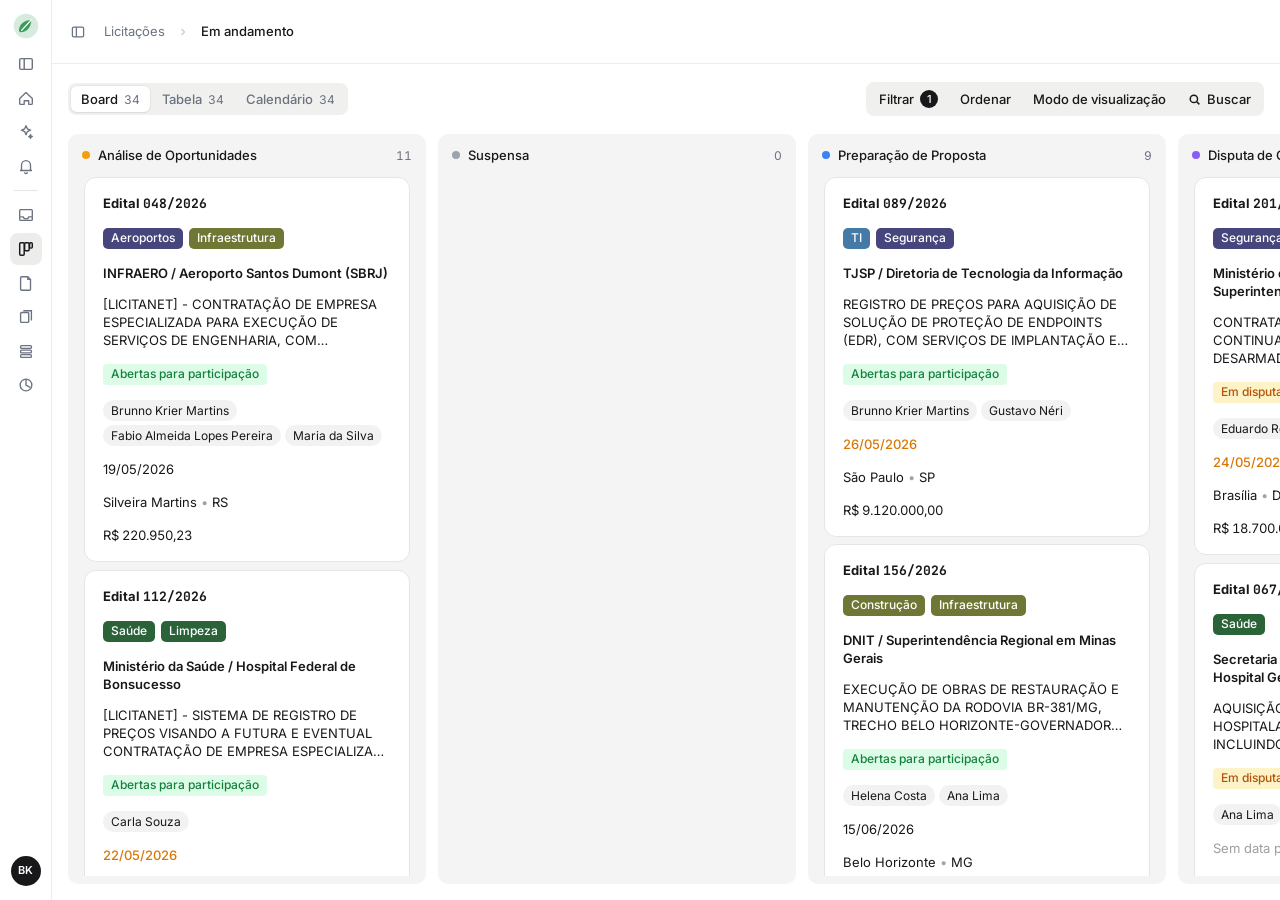
==== commit eadddce9: "Update kanban columns, add resultado badge, calendar unscheduled banner Kanban columns updated to th" ====
--- a/index.html
+++ b/index.html
@@ -10,7 +10,7 @@
     href="https://fonts.googleapis.com/css2?family=Inter:wght@400;500;600;700&family=JetBrains+Mono:wght@500;600&display=swap"
     rel="stylesheet"
   />
-  <link rel="stylesheet" href="styles.css?v=28" />
+  <link rel="stylesheet" href="styles.css?v=31" />
 </head>
 <body>
   <aside class="sidebar" aria-label="Sidebar">
@@ -140,7 +140,7 @@
     <iframe class="detail-iframe" id="detailIframe" title="Detalhe do card"></iframe>
   </aside>
 
-  <script src="data.js?v=12"></script>
-  <script src="app.js?v=24"></script>
+  <script src="data.js?v=14"></script>
+  <script src="app.js?v=30"></script>
 </body>
 </html>
--- a/styles.css
+++ b/styles.css
@@ -620,6 +620,7 @@
 .lic-table .col-orgao        { width: 260px; }
 .lic-table .col-objeto       { width: 320px; }
 .lic-table .col-status       { width: 200px; }
+.lic-table .col-resultado    { width: 200px; }
 .lic-table .col-responsaveis { width: 260px; }
 .lic-table .col-data         { width: 120px; }
 .lic-table .col-local        { width: 170px; }
@@ -673,6 +674,55 @@
   margin-bottom: 12px;
   flex-shrink: 0;
 }
+
+/* ---- Sem data: chip no toolbar + popover (decisão do Brunno 2026-05-29) ---- */
+
+.cal-unsched-dot {
+  width: 8px; height: 8px;
+  border-radius: 50%;
+  background: #6B7280;
+  display: inline-block;
+  flex-shrink: 0;
+}
+
+/* Chip "N sem data" no toolbar (ao lado do Hoje) */
+.cal-unsched-banner {
+  margin-left: auto;
+  display: inline-flex;
+  align-items: center;
+  gap: 6px;
+  height: 28px;
+  padding: 0 10px;
+  border: 1px solid var(--border-soft);
+  background: white;
+  border-radius: 6px;
+  font: inherit;
+  font-size: 12px;
+  font-weight: 500;
+  color: var(--text);
+  cursor: pointer;
+}
+.cal-unsched-banner:hover { background: var(--hover-bg); }
+
+/* Popover aberto pelo chip — lista vertical dos cards sem data */
+.cal-unsched-pop-head {
+  display: flex;
+  align-items: center;
+  gap: 6px;
+  padding: 8px 10px 6px;
+  font-size: 12px;
+  font-weight: 600;
+  color: var(--text);
+  border-bottom: 1px solid var(--border-soft);
+}
+.cal-unsched-pop-list {
+  display: flex;
+  flex-direction: column;
+  gap: 4px;
+  padding: 6px;
+  max-height: 320px;
+  overflow-y: auto;
+}
 .cal-title {
   font-size: 16px;
   font-weight: 600;
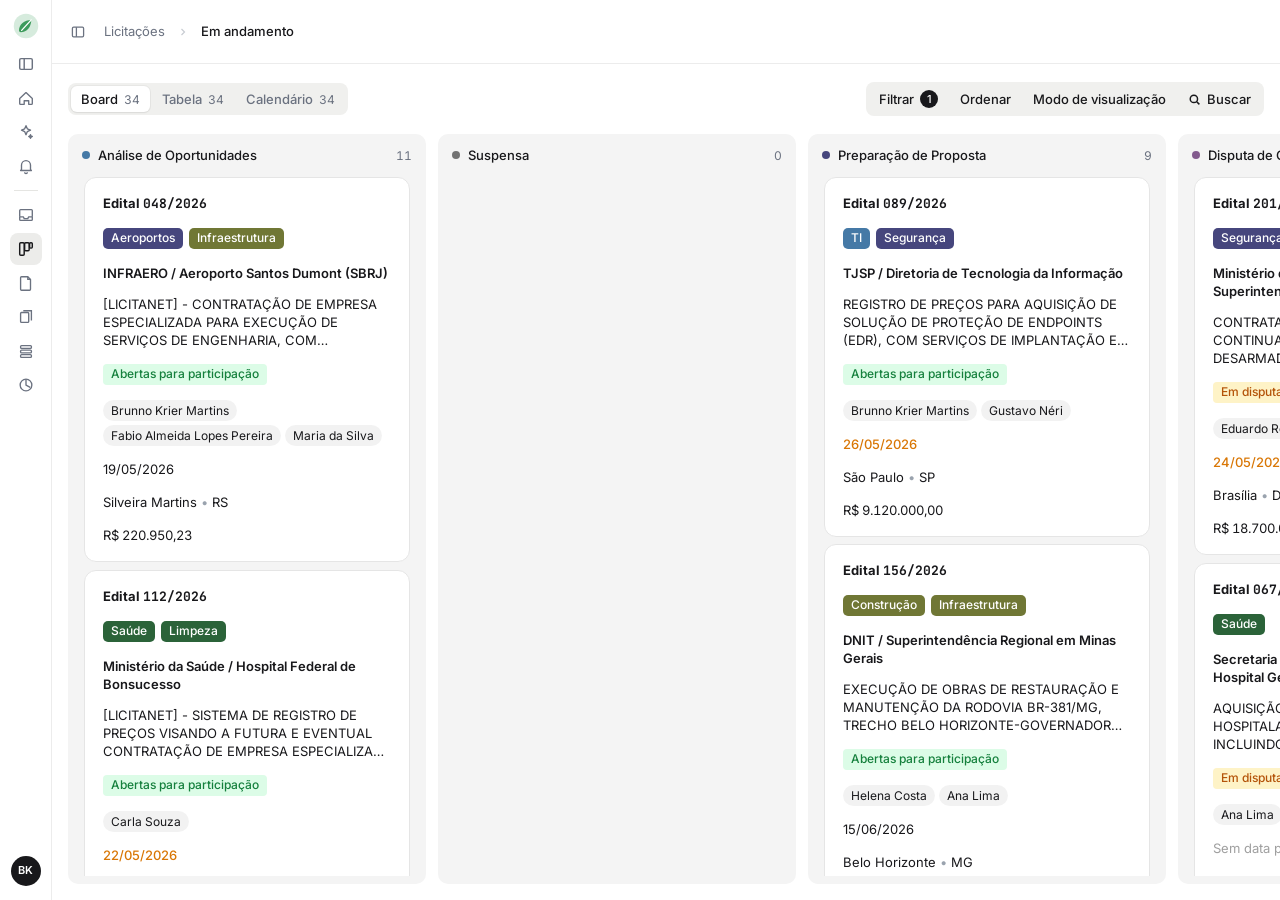
==== commit 17fd8d6c: "Etapa editável na tabela + gate do Resultado + paleta category-* Tabela: - Coluna "Etapa" agora é ed" ====
--- a/index.html
+++ b/index.html
@@ -140,7 +140,7 @@
     <iframe class="detail-iframe" id="detailIframe" title="Detalhe do card"></iframe>
   </aside>
 
-  <script src="data.js?v=14"></script>
-  <script src="app.js?v=30"></script>
+  <script src="data.js?v=15"></script>
+  <script src="app.js?v=34"></script>
 </body>
 </html>
